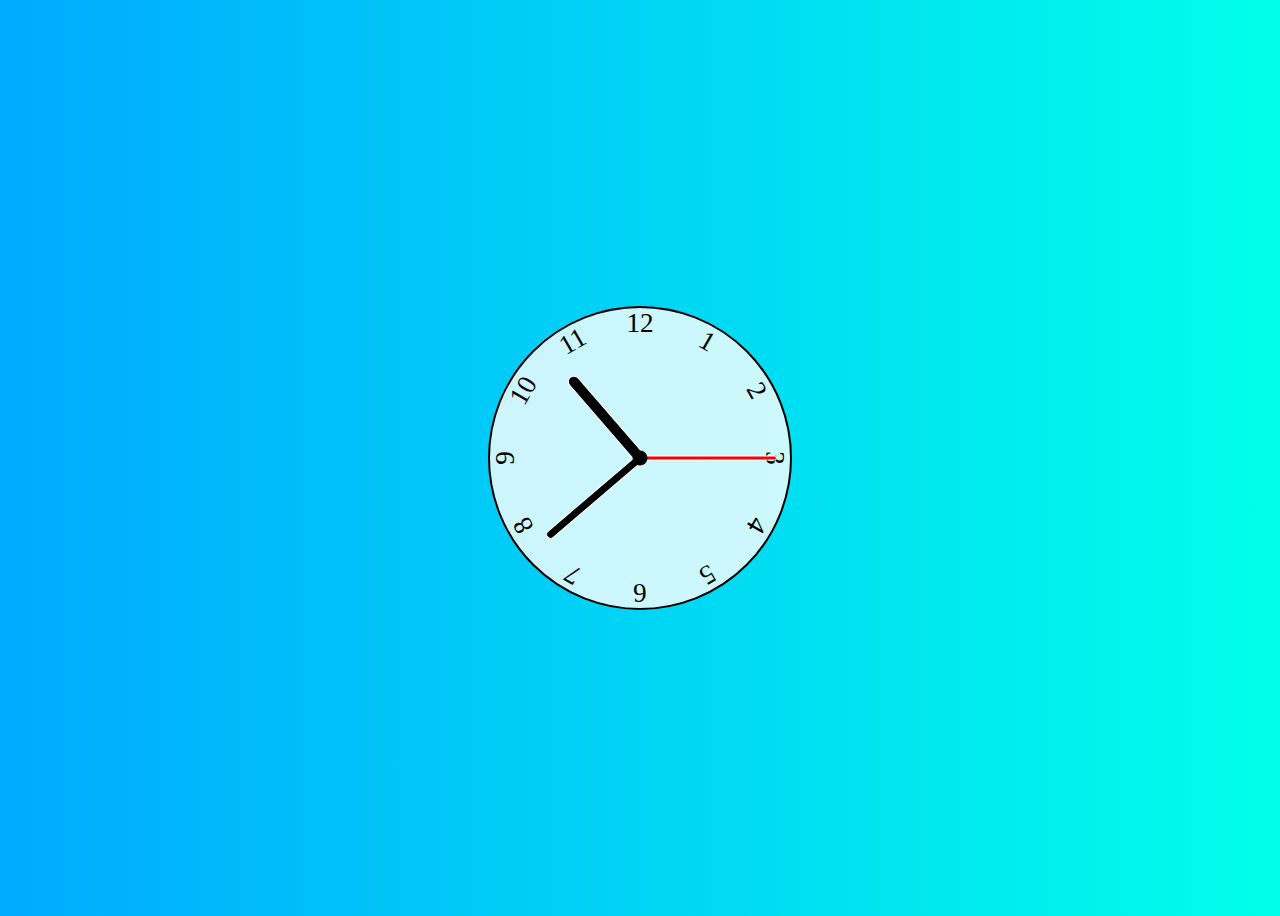
==== index.html @ ce623bf1 "Initial Commit" ====
<!DOCTYPE html>
<html lang="en">
<head>
    <meta charset="UTF-8">
    <meta http-equiv="X-UA-Compatible" content="IE=edge">
    <meta name="viewport" content="width=device-width, initial-scale=1.0">
    <link href="style.css" rel="stylesheet">
    <script defer src="script.js"></script>
    <title>Analog Clock</title>
</head>
<body>
    <div class="clock">
        <div class="hand hour" data-hour-hand></div>
        <div class="hand minute" data-minute-hand></div>
        <div class="hand second" data-second-hand></div>
        <div class="number number1">1</div>
        <div class="number number2">2</div>
        <div class="number number3">3</div>
        <div class="number number4">4</div>
        <div class="number number5">5</div>
        <div class="number number6">6</div>
        <div class="number number7">7</div>
        <div class="number number8">8</div>
        <div class="number number9">9</div>
        <div class="number number10">10</div>
        <div class="number number11">11</div>
        <div class="number number12">12</div>
    </div>
</body>
</html>
---- style.css ----
*, *::after *::before {
    box-sizing: border-box;
    font-family: 'Times New Roman', Times, serif
}

body {
    background: linear-gradient(to right, hsl(200, 100%, 50%), hsl(175, 100%, 50%));
    display: flex;
    justify-content: center;
    align-items: center;
    min-height: 100vh;
    overflow: hidden;
}

.clock {
    width: 300px;
    height: 300px;
    background-color: rgba(255, 255, 255, .8);
    border-radius: 50%;
    border: 2px solid black;
    position: relative;
}

.clock .number {
    --rotation: 0;
    position: absolute;
    width: 100%;
    height: 100%;
    text-align: center;
    transform: rotate(var(--rotation));
    font-size: 1.7rem;
}

.clock .number1 { --rotation: 30deg; }
.clock .number2 { --rotation: 60deg; }
.clock .number3 { --rotation: 90deg; }
.clock .number4 { --rotation: 120deg; }
.clock .number5 { --rotation: 150deg; }
.clock .number6 { --rotation: 180deg; }
.clock .number7 { --rotation: 210deg; }
.clock .number8 { --rotation: 240deg; }
.clock .number9 { --rotation: 270deg; }
.clock .number10 { --rotation: 300deg; }
.clock .number11 { --rotation: 330deg; }

.clock .hand {
    --rotation: 0;
    position: absolute;
    bottom: 50%;
    left: 50%;
    background-color: black;
    border: 1px solid white;
    border-top-left-radius: 10px;
    border-top-right-radius: 10px;
    transform-origin: bottom;
    z-index: 10;
    transform: translateX(-50%) rotate(calc(var(--rotation) * 1deg));
}

.clock::after {
    content: '';
    position: absolute;
    background-color: black;
    z-index: 11;
    width: 15px;
    height: 15px;
    top: 50%;
    left: 50%;
    transform: translate(-50%, -50%);
    border-radius: 50%;
}

.clock .hand.second {
    width: 3px;
    height: 45%;
    background-color: red;
}

.clock .hand.minute {
    width: 7px;
    height: 40%;
    background-color: black;
}

.clock .hand.hour {
    width: 10px;
    height: 35%;
    background-color: black;
}
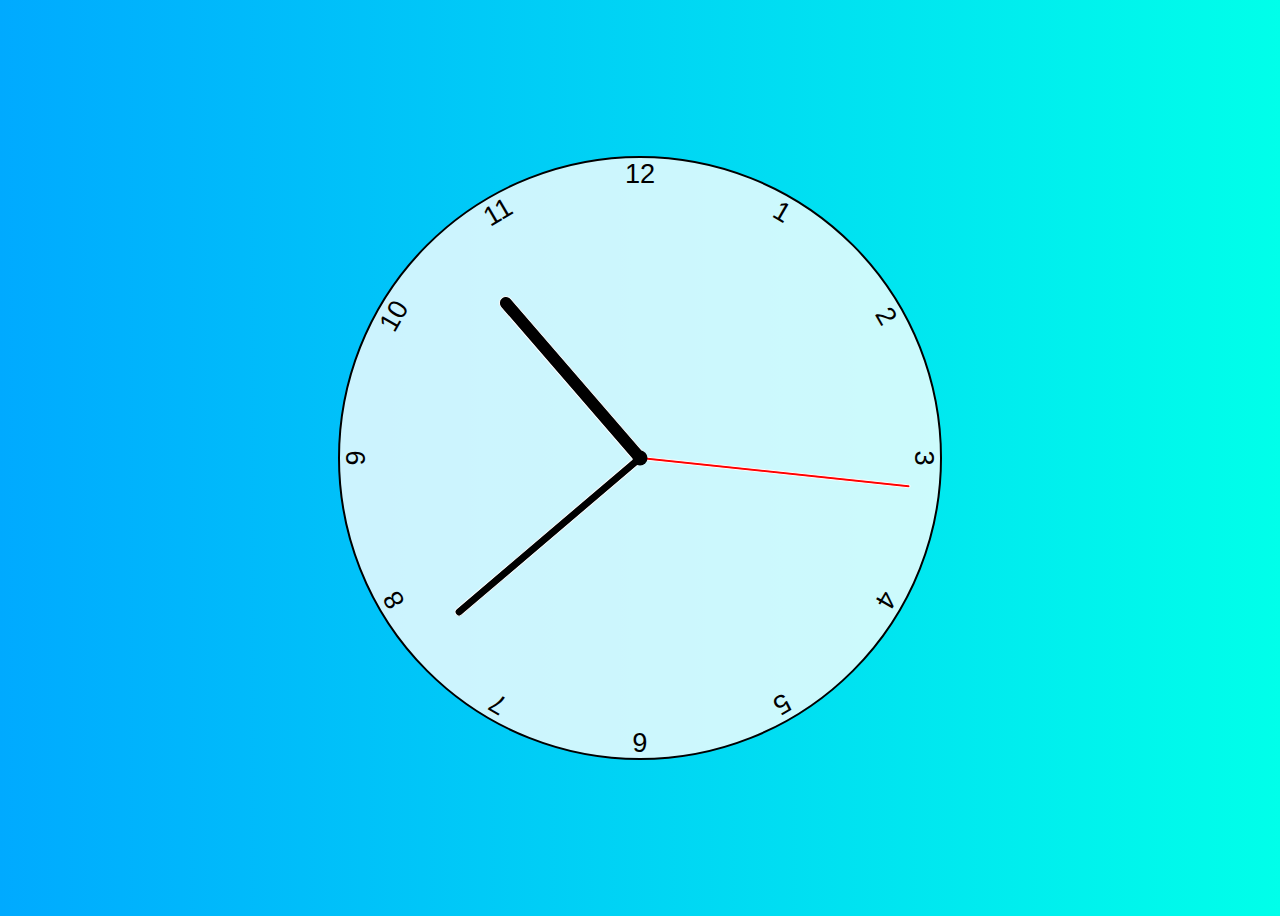
==== commit 6feabb49: "Update index.html" ====
--- a/index.html
+++ b/index.html
@@ -3,7 +3,6 @@
 <head>
     <meta charset="UTF-8">
     <meta http-equiv="X-UA-Compatible" content="IE=edge">
-    <meta name="viewport" content="width=device-width, initial-scale=1.0">
     <link href="style.css" rel="stylesheet">
     <script defer src="script.js"></script>
     <title>Analog Clock</title>
--- a/style.css
+++ b/style.css
@@ -1,6 +1,6 @@
 *, *::after *::before {
     box-sizing: border-box;
-    font-family: 'Times New Roman', Times, serif
+    font-family: Verdana, Geneva, Tahoma, sans-serif;
 }
 
 body {
@@ -10,11 +10,12 @@
     align-items: center;
     min-height: 100vh;
     overflow: hidden;
+    font-family: Verdana, Geneva, Tahoma, sans-serif;
 }
 
 .clock {
-    width: 300px;
-    height: 300px;
+    width: 600px;
+    height: 600px;
     background-color: rgba(255, 255, 255, .8);
     border-radius: 50%;
     border: 2px solid black;
@@ -71,7 +72,7 @@
 }
 
 .clock .hand.second {
-    width: 3px;
+    width: 2px;
     height: 45%;
     background-color: red;
 }
@@ -83,7 +84,7 @@
 }
 
 .clock .hand.hour {
-    width: 10px;
+    width: 12px;
     height: 35%;
     background-color: black;
 }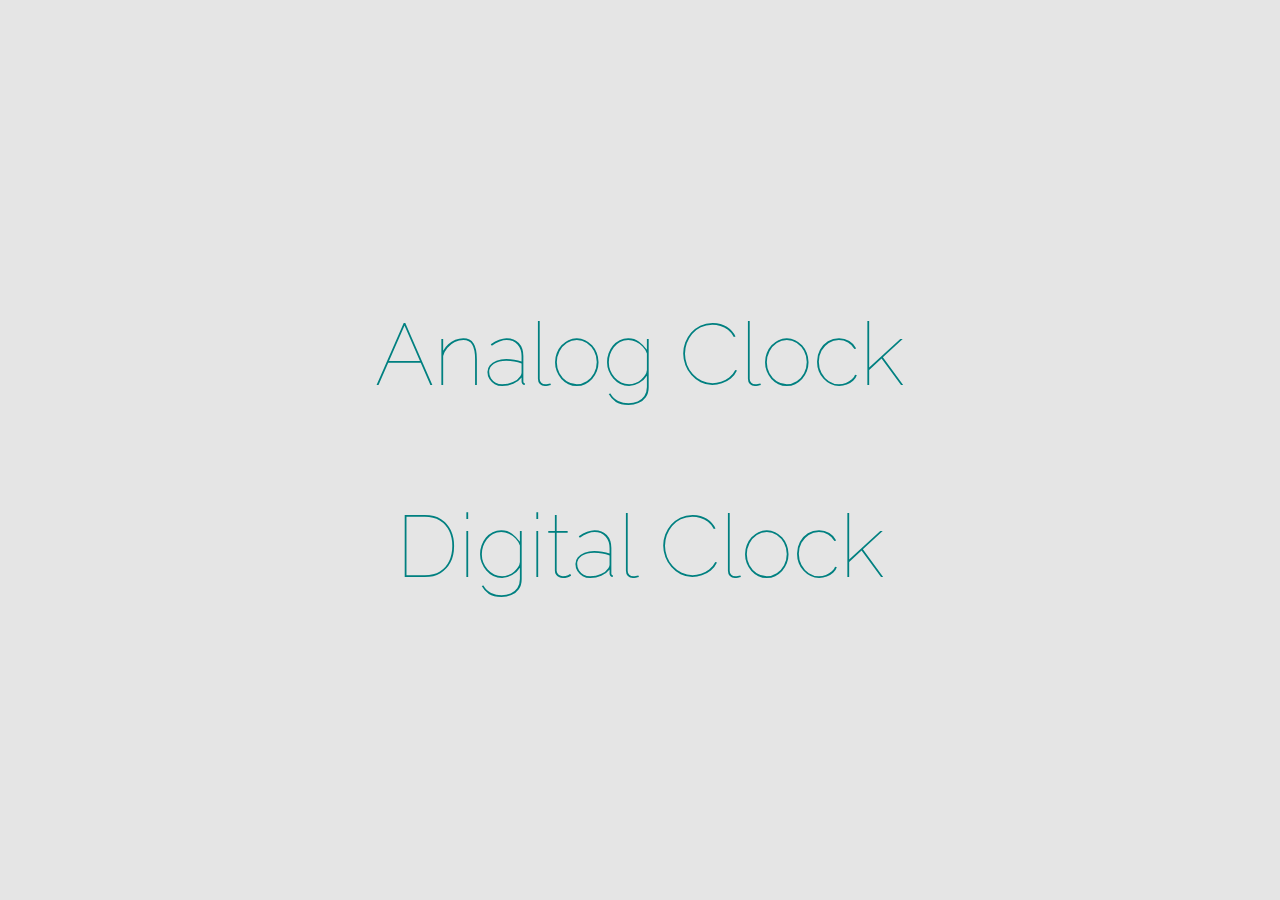
==== commit 7e8ce522: "New Clocks" ====
--- a/index.html
+++ b/index.html
@@ -3,27 +3,21 @@
 <head>
     <meta charset="UTF-8">
     <meta http-equiv="X-UA-Compatible" content="IE=edge">
-    <link href="style.css" rel="stylesheet">
-    <script defer src="script.js"></script>
-    <title>Analog Clock</title>
+    <link rel="stylesheet" href="style.css">
+    <title>Clock | Home</title>
 </head>
 <body>
-    <div class="clock">
-        <div class="hand hour" data-hour-hand></div>
-        <div class="hand minute" data-minute-hand></div>
-        <div class="hand second" data-second-hand></div>
-        <div class="number number1">1</div>
-        <div class="number number2">2</div>
-        <div class="number number3">3</div>
-        <div class="number number4">4</div>
-        <div class="number number5">5</div>
-        <div class="number number6">6</div>
-        <div class="number number7">7</div>
-        <div class="number number8">8</div>
-        <div class="number number9">9</div>
-        <div class="number number10">10</div>
-        <div class="number number11">11</div>
-        <div class="number number12">12</div>
+<header>
+    <nav>
+    <div class="navbar">
+    <span class="item">
+        <a href="/analog/index.html">Analog Clock</a>
+    </span>
+    <span class="item">
+        <a href="/digital/index.html">Digital Clock</a>
+    </span>
     </div>
+</nav>  
+</header>
 </body>
 </html>--- a/style.css
+++ b/style.css
@@ -1,90 +1,52 @@
-*, *::after *::before {
+@import url('https://fonts.googleapis.com/css?family=Raleway:300,400');
+
+* {
     box-sizing: border-box;
-    font-family: Verdana, Geneva, Tahoma, sans-serif;
+    font-family: Raleway;
+    -webkit-touch-callout: none; /* iOS Safari */
+    -webkit-user-select: none; /* Safari */
+     -khtml-user-select: none; /* Konqueror HTML */
+       -moz-user-select: none; /* Old versions of Firefox */
+        -ms-user-select: none; /* Internet Explorer/Edge */
+            user-select: none; /* Non-prefixed version, currently
+                                  supported by Chrome, Edge, Opera and Firefox */
 }
 
-body {
-    background: linear-gradient(to right, hsl(200, 100%, 50%), hsl(175, 100%, 50%));
-    display: flex;
-    justify-content: center;
-    align-items: center;
-    min-height: 100vh;
-    overflow: hidden;
-    font-family: Verdana, Geneva, Tahoma, sans-serif;
+html {
+    background-color: rgba(0, 0, 0, 0.1);
 }
 
-.clock {
-    width: 600px;
-    height: 600px;
-    background-color: rgba(255, 255, 255, .8);
-    border-radius: 50%;
-    border: 2px solid black;
-    position: relative;
+html, body {
+    position: absolute;
+    top: 50%;
+    -ms-transform: translateY(-50%);
+    transform: translateY(-50%);
+    margin: 0 auto;
+    left: 0%;
+    right: 0%;
+    overflow: hidden;
 }
 
-.clock .number {
-    --rotation: 0;
-    position: absolute;
-    width: 100%;
-    height: 100%;
+.navbar {
     text-align: center;
-    transform: rotate(var(--rotation));
-    font-size: 1.7rem;
+    font-size: 5.5em;
+    font-weight: lighter;
 }
 
-.clock .number1 { --rotation: 30deg; }
-.clock .number2 { --rotation: 60deg; }
-.clock .number3 { --rotation: 90deg; }
-.clock .number4 { --rotation: 120deg; }
-.clock .number5 { --rotation: 150deg; }
-.clock .number6 { --rotation: 180deg; }
-.clock .number7 { --rotation: 210deg; }
-.clock .number8 { --rotation: 240deg; }
-.clock .number9 { --rotation: 270deg; }
-.clock .number10 { --rotation: 300deg; }
-.clock .number11 { --rotation: 330deg; }
-
-.clock .hand {
-    --rotation: 0;
-    position: absolute;
-    bottom: 50%;
-    left: 50%;
-    background-color: black;
-    border: 1px solid white;
-    border-top-left-radius: 10px;
-    border-top-right-radius: 10px;
-    transform-origin: bottom;
-    z-index: 10;
-    transform: translateX(-50%) rotate(calc(var(--rotation) * 1deg));
+.item a{
+    display: inline-block;
+    padding: .5em;
+    text-decoration: none;
+    color: teal;
 }
 
-.clock::after {
-    content: '';
-    position: absolute;
-    background-color: black;
-    z-index: 11;
-    width: 15px;
-    height: 15px;
-    top: 50%;
-    left: 50%;
-    transform: translate(-50%, -50%);
-    border-radius: 50%;
+.item{
+    display: inline;
+    padding: 0 2%;
+    margin: 20px;
+    border-radius: 5em;
 }
 
-.clock .hand.second {
-    width: 2px;
-    height: 45%;
-    background-color: red;
-}
-
-.clock .hand.minute {
-    width: 7px;
-    height: 40%;
-    background-color: black;
-}
-
-.clock .hand.hour {
-    width: 12px;
-    height: 35%;
-    background-color: black;
+.item:hover {
+    background-color: rgba(0, 0, 0, 0.2);
 }